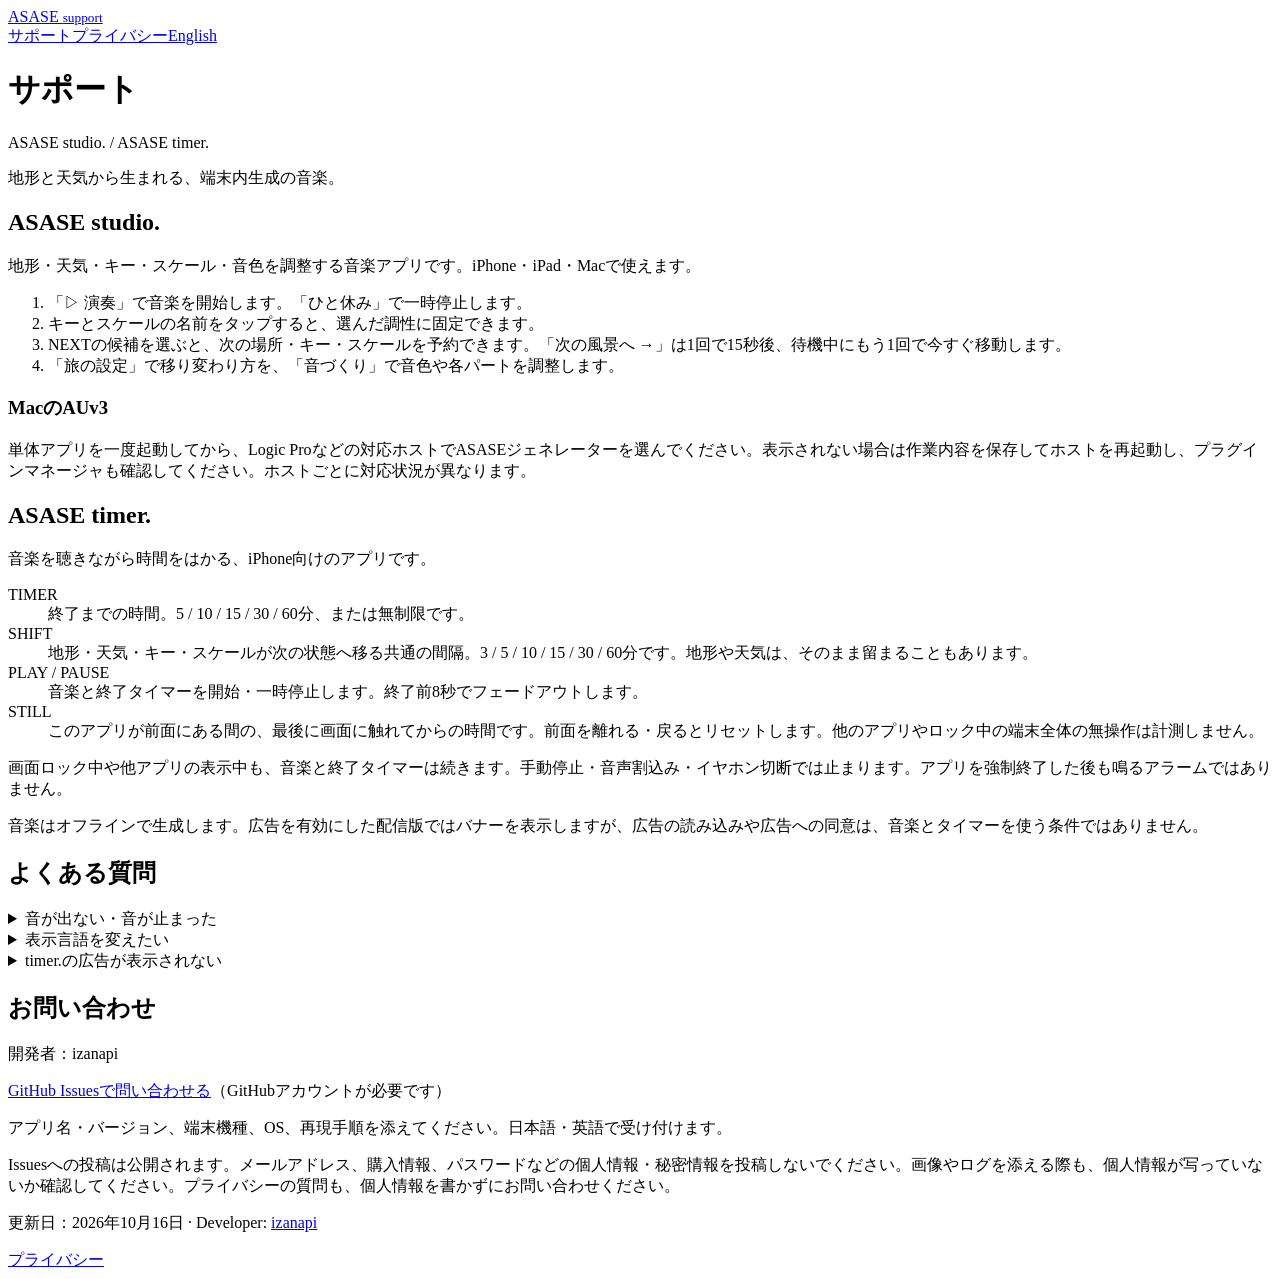
==== index.html @ 22a39615 "Publish Japanese ASASE support page" ====
<!doctype html>
<html lang="ja"><head><meta charset="utf-8"><meta name="viewport" content="width=device-width,initial-scale=1"><meta name="description" content="ASASE studio.とASASE timer.の使い方、お問い合わせ、プライバシー情報。"><title>サポート · ASASE</title><link rel="stylesheet" href="style.css"><link rel="alternate" hreflang="en" href="https://izanapi.github.io/ASASE-support/en/"></head><body><header><a class="brand" href="index.html">ASASE <small>support</small></a><nav aria-label="ナビゲーション"><a href="index.html">サポート</a><a href="privacy.html">プライバシー</a><a href="en/" lang="en">English</a></nav></header><main><h1>サポート</h1><p>ASASE studio. / ASASE timer.</p><p class="muted">地形と天気から生まれる、端末内生成の音楽。</p>
<section><h2>ASASE studio.</h2><p>地形・天気・キー・スケール・音色を調整する音楽アプリです。iPhone・iPad・Macで使えます。</p><ol><li>「▷ 演奏」で音楽を開始します。「ひと休み」で一時停止します。</li><li>キーとスケールの名前をタップすると、選んだ調性に固定できます。</li><li>NEXTの候補を選ぶと、次の場所・キー・スケールを予約できます。「次の風景へ →」は1回で15秒後、待機中にもう1回で今すぐ移動します。</li><li>「旅の設定」で移り変わり方を、「音づくり」で音色や各パートを調整します。</li></ol><h3>MacのAUv3</h3><p>単体アプリを一度起動してから、Logic Proなどの対応ホストでASASEジェネレーターを選んでください。表示されない場合は作業内容を保存してホストを再起動し、プラグインマネージャも確認してください。ホストごとに対応状況が異なります。</p></section>
<section><h2>ASASE timer.</h2><p>音楽を聴きながら時間をはかる、iPhone向けのアプリです。</p><dl><dt>TIMER</dt><dd>終了までの時間。5 / 10 / 15 / 30 / 60分、または無制限です。</dd><dt>SHIFT</dt><dd>地形・天気・キー・スケールが次の状態へ移る共通の間隔。3 / 5 / 10 / 15 / 30 / 60分です。地形や天気は、そのまま留まることもあります。</dd><dt>PLAY / PAUSE</dt><dd>音楽と終了タイマーを開始・一時停止します。終了前8秒でフェードアウトします。</dd><dt>STILL</dt><dd>このアプリが前面にある間の、最後に画面に触れてからの時間です。前面を離れる・戻るとリセットします。他のアプリやロック中の端末全体の無操作は計測しません。</dd></dl><p>画面ロック中や他アプリの表示中も、音楽と終了タイマーは続きます。手動停止・音声割込み・イヤホン切断では止まります。アプリを強制終了した後も鳴るアラームではありません。</p><p>音楽はオフラインで生成します。広告を有効にした配信版ではバナーを表示しますが、広告の読み込みや広告への同意は、音楽とタイマーを使う条件ではありません。</p></section>
<section><h2>よくある質問</h2><details><summary>音が出ない・音が止まった</summary><p>アプリと端末の音量、イヤホンやBluetoothの出力先を確認してください。着信などの割込みが終わった後は、再生ボタンを押して再開してください。問題が続く場合は作業内容を保存してアプリを再起動してください。</p></details><details><summary>表示言語を変えたい</summary><p>日本語と英語に対応しています。端末またはアプリの優先言語に従います。OSでアプリの言語を変更した後は、アプリを開き直してください。</p></details><details><summary>timer.の広告が表示されない</summary><p>通信状態・同意設定・広告の在庫によって表示されないことがあります。音楽とタイマーはそのまま利用できます。広告に関する選択肢は、必要な場合にアプリ情報内の「広告のプライバシー設定」から変更できます。</p></details></section>
<section id="contact"><h2>お問い合わせ</h2><p>開発者：izanapi</p><p><a href="https://github.com/izanapi/ASASE-support/issues">GitHub Issuesで問い合わせる</a>（GitHubアカウントが必要です）</p><p>アプリ名・バージョン、端末機種、OS、再現手順を添えてください。日本語・英語で受け付けます。</p><p class="muted">Issuesへの投稿は公開されます。メールアドレス、購入情報、パスワードなどの個人情報・秘密情報を投稿しないでください。画像やログを添える際も、個人情報が写っていないか確認してください。プライバシーの質問も、個人情報を書かずにお問い合わせください。</p></section></main><footer><p>更新日：2026年10月16日 · Developer: <a href="https://github.com/izanapi">izanapi</a></p><a href="privacy.html">プライバシー</a></footer></body></html>
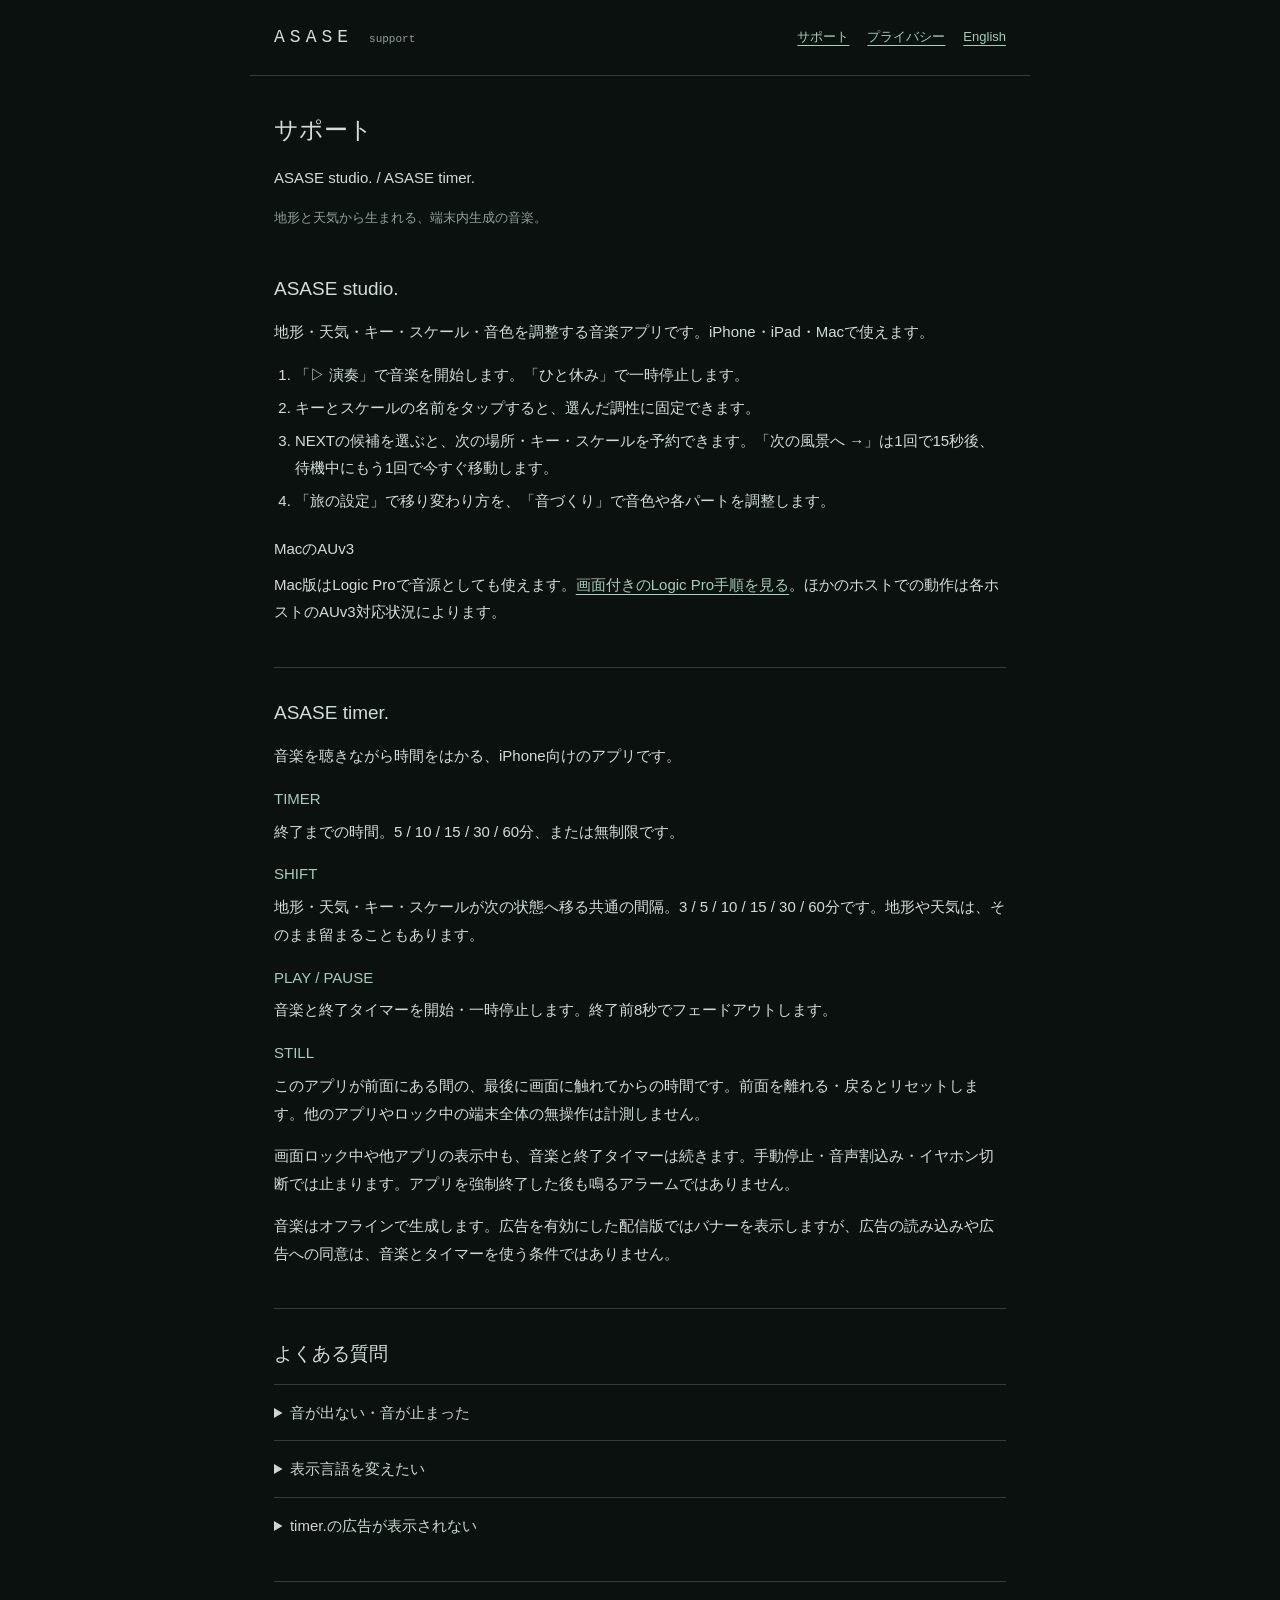
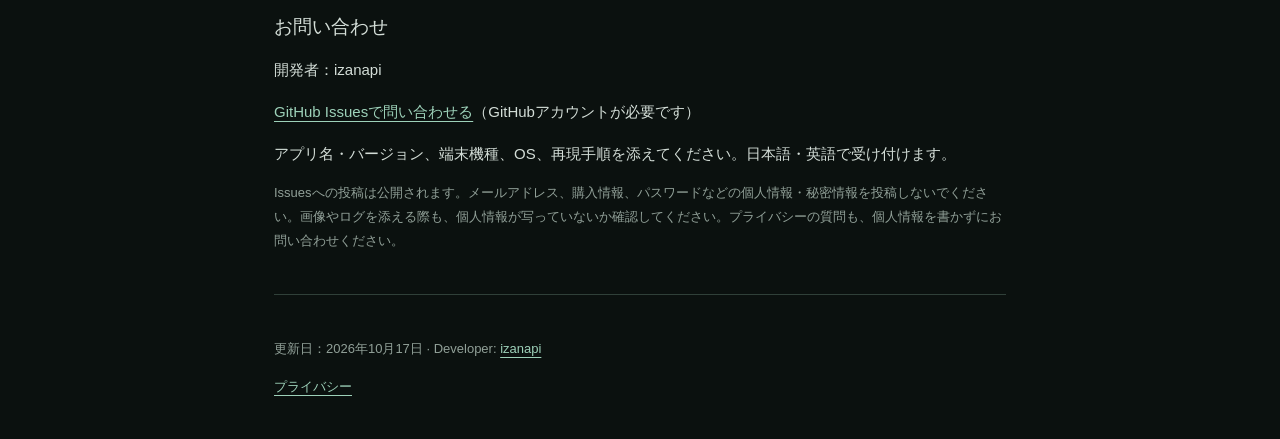
==== commit 8b3f53fe: "Add illustrated Logic Pro setup guide in Japanese and English" ====
--- a/index.html
+++ b/index.html
@@ -1,6 +1,6 @@
 <!doctype html>
 <html lang="ja"><head><meta charset="utf-8"><meta name="viewport" content="width=device-width,initial-scale=1"><meta name="description" content="ASASE studio.とASASE timer.の使い方、お問い合わせ、プライバシー情報。"><title>サポート · ASASE</title><link rel="stylesheet" href="style.css"><link rel="alternate" hreflang="en" href="https://izanapi.github.io/ASASE-support/en/"></head><body><header><a class="brand" href="index.html">ASASE <small>support</small></a><nav aria-label="ナビゲーション"><a href="index.html">サポート</a><a href="privacy.html">プライバシー</a><a href="en/" lang="en">English</a></nav></header><main><h1>サポート</h1><p>ASASE studio. / ASASE timer.</p><p class="muted">地形と天気から生まれる、端末内生成の音楽。</p>
-<section><h2>ASASE studio.</h2><p>地形・天気・キー・スケール・音色を調整する音楽アプリです。iPhone・iPad・Macで使えます。</p><ol><li>「▷ 演奏」で音楽を開始します。「ひと休み」で一時停止します。</li><li>キーとスケールの名前をタップすると、選んだ調性に固定できます。</li><li>NEXTの候補を選ぶと、次の場所・キー・スケールを予約できます。「次の風景へ →」は1回で15秒後、待機中にもう1回で今すぐ移動します。</li><li>「旅の設定」で移り変わり方を、「音づくり」で音色や各パートを調整します。</li></ol><h3>MacのAUv3</h3><p>単体アプリを一度起動してから、Logic Proなどの対応ホストでASASEジェネレーターを選んでください。表示されない場合は作業内容を保存してホストを再起動し、プラグインマネージャも確認してください。ホストごとに対応状況が異なります。</p></section>
+<section><h2>ASASE studio.</h2><p>地形・天気・キー・スケール・音色を調整する音楽アプリです。iPhone・iPad・Macで使えます。</p><ol><li>「▷ 演奏」で音楽を開始します。「ひと休み」で一時停止します。</li><li>キーとスケールの名前をタップすると、選んだ調性に固定できます。</li><li>NEXTの候補を選ぶと、次の場所・キー・スケールを予約できます。「次の風景へ →」は1回で15秒後、待機中にもう1回で今すぐ移動します。</li><li>「旅の設定」で移り変わり方を、「音づくり」で音色や各パートを調整します。</li></ol><h3>MacのAUv3</h3><p>Mac版はLogic Proで音源としても使えます。<a href="logic.html">画面付きのLogic Pro手順を見る</a>。ほかのホストでの動作は各ホストのAUv3対応状況によります。</p></section>
 <section><h2>ASASE timer.</h2><p>音楽を聴きながら時間をはかる、iPhone向けのアプリです。</p><dl><dt>TIMER</dt><dd>終了までの時間。5 / 10 / 15 / 30 / 60分、または無制限です。</dd><dt>SHIFT</dt><dd>地形・天気・キー・スケールが次の状態へ移る共通の間隔。3 / 5 / 10 / 15 / 30 / 60分です。地形や天気は、そのまま留まることもあります。</dd><dt>PLAY / PAUSE</dt><dd>音楽と終了タイマーを開始・一時停止します。終了前8秒でフェードアウトします。</dd><dt>STILL</dt><dd>このアプリが前面にある間の、最後に画面に触れてからの時間です。前面を離れる・戻るとリセットします。他のアプリやロック中の端末全体の無操作は計測しません。</dd></dl><p>画面ロック中や他アプリの表示中も、音楽と終了タイマーは続きます。手動停止・音声割込み・イヤホン切断では止まります。アプリを強制終了した後も鳴るアラームではありません。</p><p>音楽はオフラインで生成します。広告を有効にした配信版ではバナーを表示しますが、広告の読み込みや広告への同意は、音楽とタイマーを使う条件ではありません。</p></section>
 <section><h2>よくある質問</h2><details><summary>音が出ない・音が止まった</summary><p>アプリと端末の音量、イヤホンやBluetoothの出力先を確認してください。着信などの割込みが終わった後は、再生ボタンを押して再開してください。問題が続く場合は作業内容を保存してアプリを再起動してください。</p></details><details><summary>表示言語を変えたい</summary><p>日本語と英語に対応しています。端末またはアプリの優先言語に従います。OSでアプリの言語を変更した後は、アプリを開き直してください。</p></details><details><summary>timer.の広告が表示されない</summary><p>通信状態・同意設定・広告の在庫によって表示されないことがあります。音楽とタイマーはそのまま利用できます。広告に関する選択肢は、必要な場合にアプリ情報内の「広告のプライバシー設定」から変更できます。</p></details></section>
-<section id="contact"><h2>お問い合わせ</h2><p>開発者：izanapi</p><p><a href="https://github.com/izanapi/ASASE-support/issues">GitHub Issuesで問い合わせる</a>（GitHubアカウントが必要です）</p><p>アプリ名・バージョン、端末機種、OS、再現手順を添えてください。日本語・英語で受け付けます。</p><p class="muted">Issuesへの投稿は公開されます。メールアドレス、購入情報、パスワードなどの個人情報・秘密情報を投稿しないでください。画像やログを添える際も、個人情報が写っていないか確認してください。プライバシーの質問も、個人情報を書かずにお問い合わせください。</p></section></main><footer><p>更新日：2026年10月16日 · Developer: <a href="https://github.com/izanapi">izanapi</a></p><a href="privacy.html">プライバシー</a></footer></body></html>+<section id="contact"><h2>お問い合わせ</h2><p>開発者：izanapi</p><p><a href="https://github.com/izanapi/ASASE-support/issues">GitHub Issuesで問い合わせる</a>（GitHubアカウントが必要です）</p><p>アプリ名・バージョン、端末機種、OS、再現手順を添えてください。日本語・英語で受け付けます。</p><p class="muted">Issuesへの投稿は公開されます。メールアドレス、購入情報、パスワードなどの個人情報・秘密情報を投稿しないでください。画像やログを添える際も、個人情報が写っていないか確認してください。プライバシーの質問も、個人情報を書かずにお問い合わせください。</p></section></main><footer><p>更新日：2026年10月17日 · Developer: <a href="https://github.com/izanapi">izanapi</a></p><a href="privacy.html">プライバシー</a></footer></body></html>
--- a/style.css
+++ b/style.css
@@ -0,0 +1,2 @@
+*{box-sizing:border-box}html{color-scheme:dark}body{margin:0;background:#0b110f;color:#d3ddd7;font:15px/1.85 -apple-system,BlinkMacSystemFont,"Hiragino Sans","Noto Sans JP",sans-serif}main,header,footer{max-width:780px;margin:auto;padding:24px}header{display:flex;align-items:center;justify-content:space-between;gap:20px;border-bottom:1px solid #304039}a{color:#9dd1b9;text-underline-offset:4px}a:hover{color:#d8f0e5}a:focus-visible{outline:2px solid #9dd1b9;outline-offset:5px}.brand{letter-spacing:.28em;color:#d3ddd7;text-decoration:none;font:18px/1.5 ui-monospace,SFMono-Regular,Menlo,monospace}.brand small{letter-spacing:0;font-size:11px;color:#91a098}nav{display:flex;gap:18px;flex-wrap:wrap;font-size:13px}h1{font-size:24px;font-weight:500;margin:8px 0 12px}h2{font-size:19px;font-weight:500;margin:0 0 12px}h3{font-size:15px;font-weight:500;margin:20px 0 8px}p{margin:0 0 14px}section{padding:27px 0;border-bottom:1px solid #304039}ul,ol{padding-left:1.4em}li{margin:5px 0}code{font:13px/1.6 ui-monospace,SFMono-Regular,Menlo,monospace}dl{margin:12px 0}dt{color:#9dd1b9;margin-top:15px}dd{margin:5px 0 15px}.muted,footer{color:#91a098;font-size:13px}.contact{margin-top:22px}footer{padding-top:18px;padding-bottom:40px}details{border-top:1px solid #304039;padding:14px 0}summary{cursor:pointer;color:#cbd7cf}details p{padding-top:12px}hr{border:0;border-top:1px solid #304039;margin:24px 0}@media(max-width:480px){header{align-items:flex-start;flex-direction:column;gap:12px}main,header,footer{padding-left:20px;padding-right:20px}h1{font-size:22px}}
+figure{margin:20px 0}figure a{display:block;overflow:auto;border:1px solid #304039}figure img{display:block;width:auto;height:auto;max-width:none}figure.menu-shot a{height:460px}figure.menu-shot img{margin-top:-590px}figure.loaded-shot a{height:500px}figure.loaded-shot img{margin-top:-500px}figcaption{color:#91a098;font-size:13px;margin-top:6px}strong{font-weight:600;color:#e7f2eb}
